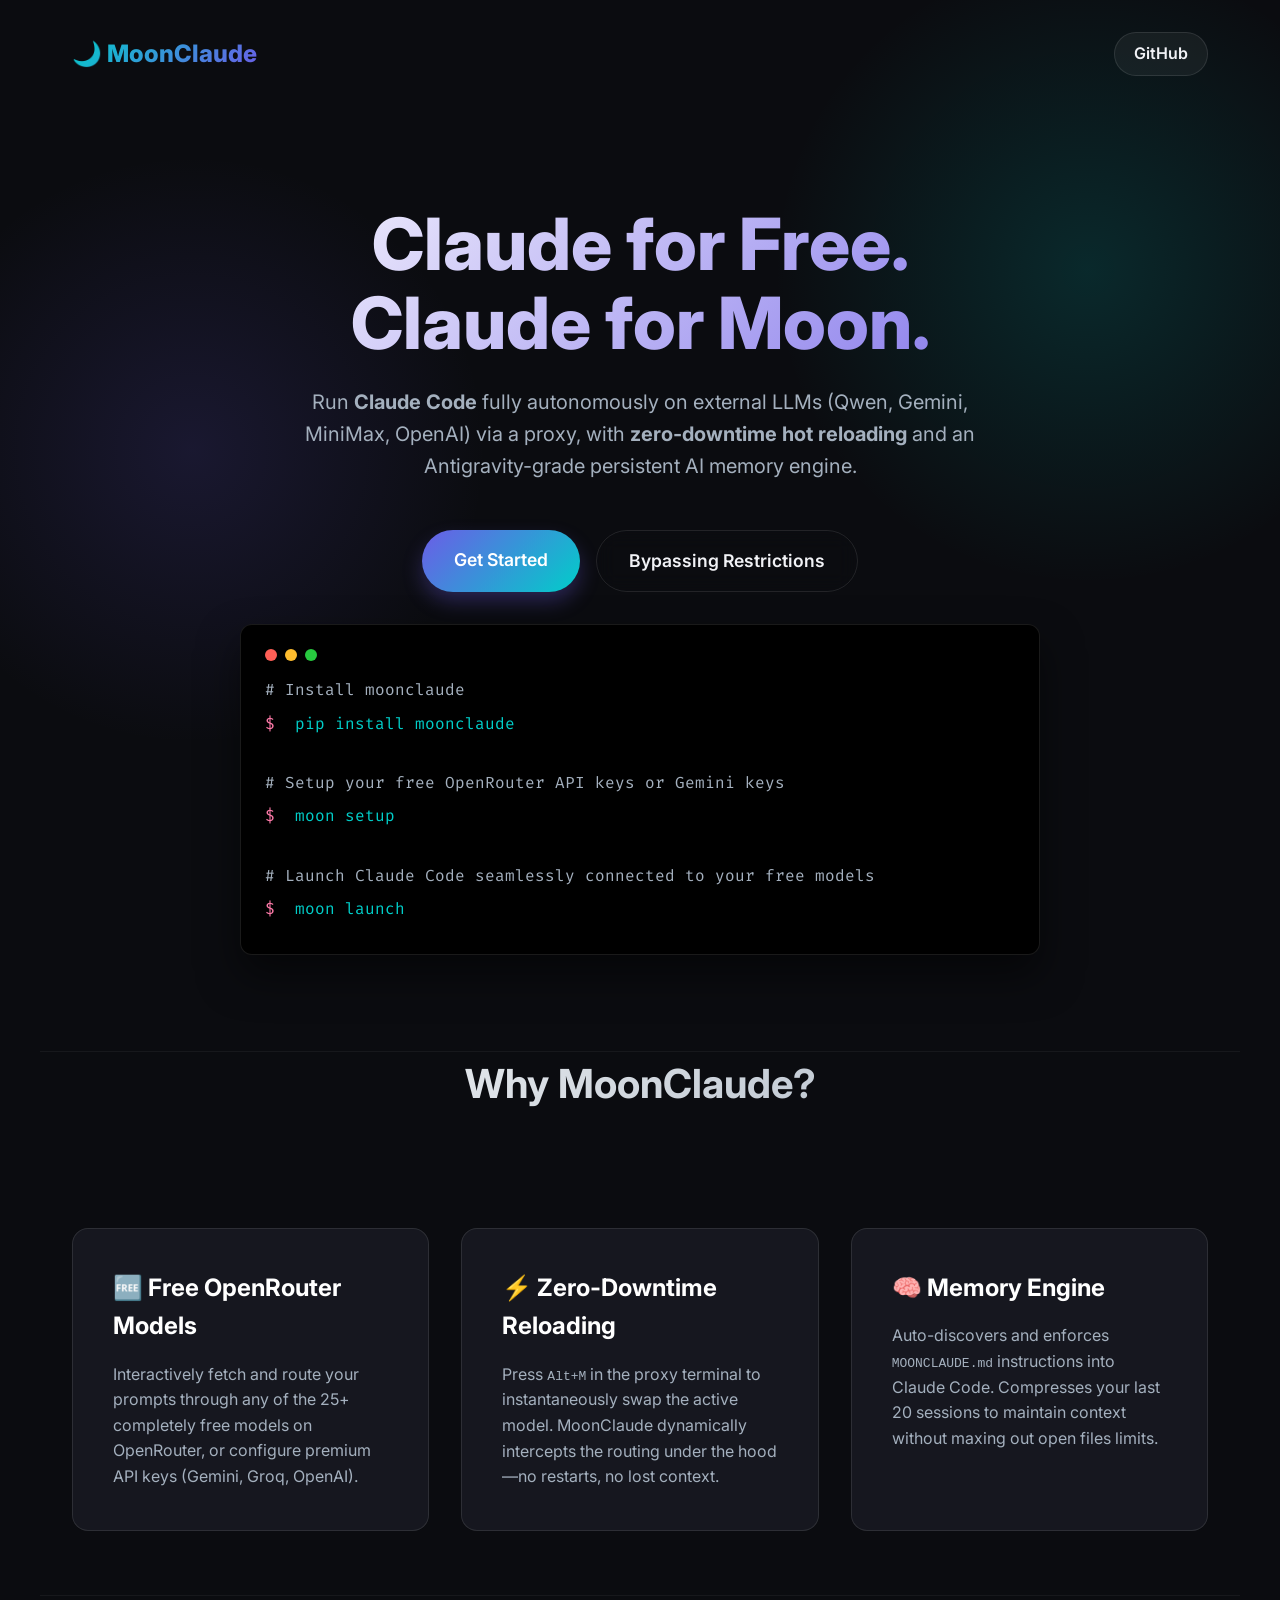
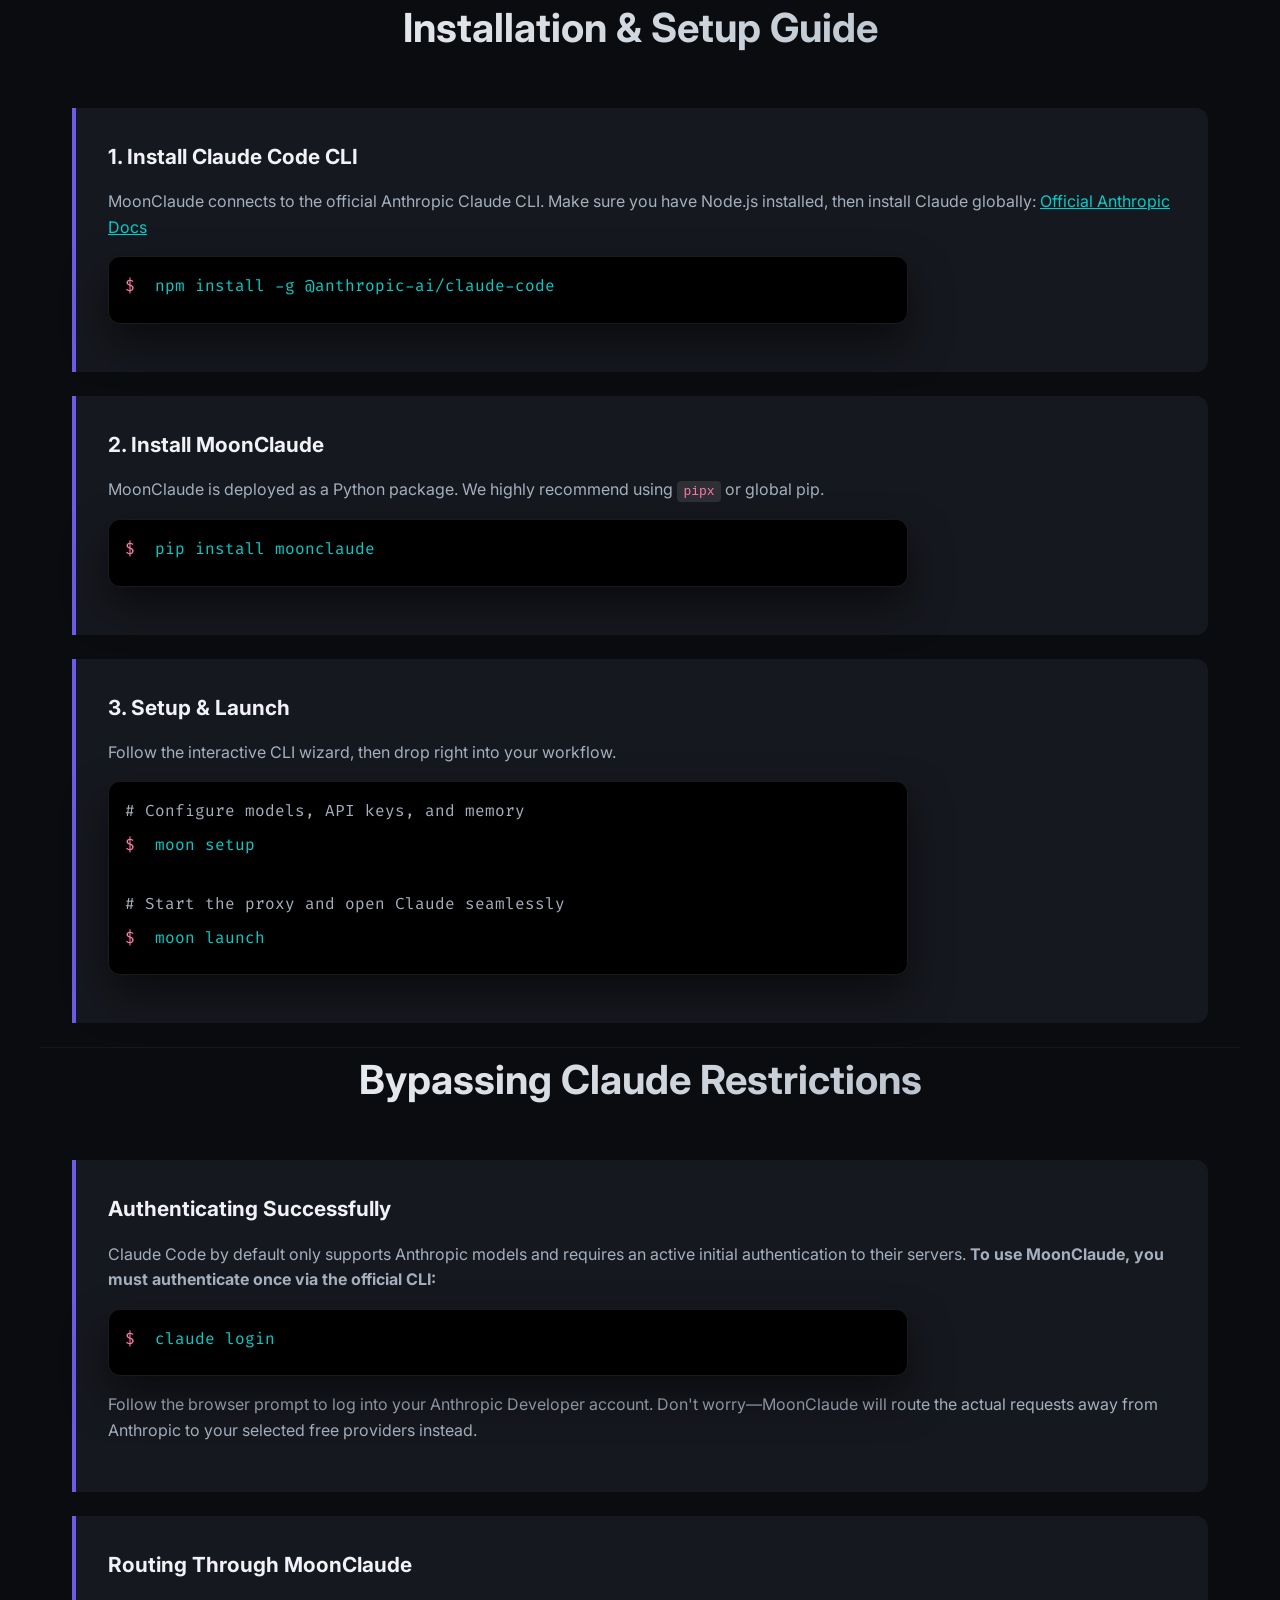
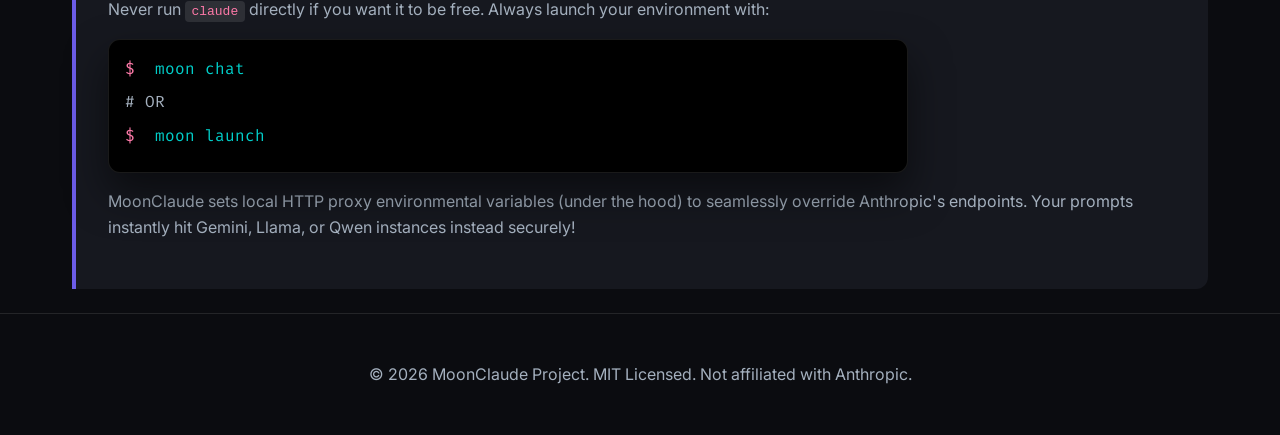
==== index.html @ 3641c6e5 "docs: add SEO-optimized landing page and document authentication bypass via moonclaude" ====
<!DOCTYPE html>
<html lang="en">
<head>
  <meta charset="UTF-8">
  <meta name="viewport" content="width=device-width, initial-scale=1.0">
  
  <!-- SEO Optimization -->
  <title>MoonClaude - Free Models & Autonomous Proxy for Claude Code</title>
  <meta name="description" content="MoonClaude is a zero-downtime hot-reloading proxy that allows you to run Anthropic's Claude Code fully autonomously using free or custom external LLMs.">
  <meta name="keywords" content="moonclaude, claude for moon, claude for free, claude code alternative, openrouter claude code, claude code free models">
  
  <link rel="stylesheet" href="style.css">
</head>
<body>

  <!-- Navigation -->
  <div class="container">
    <nav>
      <div class="logo">🌙 MoonClaude</div>
      <a href="https://github.com/sunil-7777/moonclaude" class="github-link">GitHub</a>
    </nav>
  </div>

  <!-- Hero Section -->
  <header class="hero container">
    <h1>Claude for Free.<br>Claude for Moon.</h1>
    <p>Run <strong>Claude Code</strong> fully autonomously on external LLMs (Qwen, Gemini, MiniMax, OpenAI) via a proxy, with <strong>zero-downtime hot reloading</strong> and an Antigravity-grade persistent AI memory engine.</p>
    
    <div class="btn-group">
      <a href="#quick-start" class="btn btn-primary">Get Started</a>
      <a href="#bypass-guide" class="btn btn-outline">Bypassing Restrictions</a>
    </div>

    <!-- Terminal Demo -->
    <div class="terminal">
      <div class="terminal-header">
        <div class="dot red"></div>
        <div class="dot yellow"></div>
        <div class="dot green"></div>
      </div>
      <span class="code-line"><span class="code-comment"># Install moonclaude</span></span>
      <span class="code-line"><span class="prompt">$</span><span class="command"> pip install moonclaude</span></span>
      <br>
      <span class="code-line"><span class="code-comment"># Setup your free OpenRouter API keys or Gemini keys</span></span>
      <span class="code-line"><span class="prompt">$</span><span class="command"> moon setup</span></span>
      <br>
      <span class="code-line"><span class="code-comment"># Launch Claude Code seamlessly connected to your free models</span></span>
      <span class="code-line"><span class="prompt">$</span><span class="command"> moon launch</span></span>
    </div>
  </header>

  <!-- Features -->
  <section class="container" id="features">
    <h2 class="section-title">Why MoonClaude?</h2>
    <div class="features">
      <div class="card">
        <h3>🆓 Free OpenRouter Models</h3>
        <p>Interactively fetch and route your prompts through any of the 25+ completely free models on OpenRouter, or configure premium API keys (Gemini, Groq, OpenAI).</p>
      </div>
      <div class="card">
        <h3>⚡ Zero-Downtime Reloading</h3>
        <p>Press <code>Alt+M</code> in the proxy terminal to instantaneously swap the active model. MoonClaude dynamically intercepts the routing under the hood—no restarts, no lost context.</p>
      </div>
      <div class="card">
        <h3>🧠 Memory Engine</h3>
        <p>Auto-discovers and enforces <code>MOONCLAUDE.md</code> instructions into Claude Code. Compresses your last 20 sessions to maintain context without maxing out open files limits.</p>
      </div>
    </div>
  </section>

  <!-- Installation Guide -->
  <section class="container" id="quick-start">
    <h2 class="section-title">Installation & Setup Guide</h2>
    
    <div class="guide-step">
      <h4>1. Install Claude Code CLI</h4>
      <p>MoonClaude connects to the official Anthropic Claude CLI. Make sure you have Node.js installed, then install Claude globally: <a href="https://docs.anthropic.com/en/docs/agents-and-tools/claude-code/overview" style="color:var(--secondary)">Official Anthropic Docs</a></p>
      <div class="terminal" style="margin:1rem 0; padding:1rem;">
        <span class="code-line"><span class="prompt">$</span><span class="command"> npm install -g @anthropic-ai/claude-code</span></span>
      </div>
    </div>

    <div class="guide-step">
      <h4>2. Install MoonClaude</h4>
      <p>MoonClaude is deployed as a Python package. We highly recommend using <code>pipx</code> or global pip.</p>
      <div class="terminal" style="margin:1rem 0; padding:1rem;">
        <span class="code-line"><span class="prompt">$</span><span class="command"> pip install moonclaude</span></span>
      </div>
    </div>

    <div class="guide-step">
      <h4>3. Setup & Launch</h4>
      <p>Follow the interactive CLI wizard, then drop right into your workflow.</p>
      <div class="terminal" style="margin:1rem 0; padding:1rem;">
        <span class="code-line"><span class="code-comment"># Configure models, API keys, and memory</span></span>
        <span class="code-line"><span class="prompt">$</span><span class="command"> moon setup</span></span>
        <br>
        <span class="code-line"><span class="code-comment"># Start the proxy and open Claude seamlessly</span></span>
        <span class="code-line"><span class="prompt">$</span><span class="command"> moon launch</span></span>
      </div>
    </div>
  </section>

  <!-- Subverting Restrictions Guide -->
  <section class="container" id="bypass-guide">
    <h2 class="section-title">Bypassing Claude Restrictions</h2>
    
    <div class="guide-step">
      <h4>Authenticating Successfully</h4>
      <p>Claude Code by default only supports Anthropic models and requires an active initial authentication to their servers. <strong>To use MoonClaude, you must authenticate once via the official CLI:</strong></p>
      <div class="terminal" style="margin:1rem 0; padding:1rem;">
        <span class="code-line"><span class="prompt">$</span><span class="command"> claude login</span></span>
      </div>
      <p>Follow the browser prompt to log into your Anthropic Developer account. Don't worry—MoonClaude will route the actual requests away from Anthropic to your selected free providers instead.</p>
    </div>

    <div class="guide-step">
      <h4>Routing Through MoonClaude</h4>
      <p>Never run <code>claude</code> directly if you want it to be free. Always launch your environment with:</p>
      <div class="terminal" style="margin:1rem 0; padding:1rem;">
        <span class="code-line"><span class="prompt">$</span><span class="command"> moon chat</span></span>
        <span class="code-line"><span class="code-comment"># OR</span></span>
        <span class="code-line"><span class="prompt">$</span><span class="command"> moon launch</span></span>
      </div>
      <p>MoonClaude sets local HTTP proxy environmental variables (under the hood) to seamlessly override Anthropic's endpoints. Your prompts instantly hit Gemini, Llama, or Qwen instances instead securely!</p>
    </div>
  </section>

  <!-- Footer -->
  <footer>
    <div class="container">
      <p>© 2026 MoonClaude Project. MIT Licensed. Not affiliated with Anthropic.</p>
    </div>
  </footer>

</body>
</html>
---- style.css ----
@import url('https://fonts.googleapis.com/css2?family=Inter:wght@300;400;600;800&display=swap');
@import url('https://fonts.googleapis.com/css2?family=Fira+Code:wght@400;500&display=swap');

:root {
  --bg-color: #0b0c10;
  --surface-color: rgba(31, 33, 42, 0.6);
  --primary: #6c5ce7;
  --secondary: #00cec9;
  --accent: #fd79a8;
  --text-main: #f1f2f6;
  --text-muted: #a4b0be;
  --border: rgba(255, 255, 255, 0.1);
}

* {
  box-sizing: border-box;
  margin: 0;
  padding: 0;
}

body {
  font-family: 'Inter', sans-serif;
  background-color: var(--bg-color);
  color: var(--text-main);
  line-height: 1.6;
  overflow-x: hidden;
  background-image: 
    radial-gradient(circle at 15% 50%, rgba(108, 92, 231, 0.15), transparent 25%),
    radial-gradient(circle at 85% 30%, rgba(0, 206, 201, 0.15), transparent 25%);
  background-attachment: fixed;
}

.container {
  max-width: 1200px;
  margin: 0 auto;
  padding: 0 2rem;
}

/* Nav */
nav {
  padding: 2rem 0;
  display: flex;
  justify-content: space-between;
  align-items: center;
}
.logo {
  font-size: 1.5rem;
  font-weight: 800;
  background: linear-gradient(135deg, var(--secondary), var(--primary));
  -webkit-background-clip: text;
  -webkit-text-fill-color: transparent;
  display: flex;
  align-items: center;
  gap: 0.5rem;
}
.github-link {
  color: var(--text-main);
  text-decoration: none;
  font-weight: 600;
  padding: 0.5rem 1.2rem;
  border-radius: 2rem;
  background: rgba(255,255,255,0.05);
  border: 1px solid var(--border);
  transition: all 0.3s ease;
}
.github-link:hover {
  background: rgba(255,255,255,0.1);
  transform: translateY(-2px);
}

/* Hero */
.hero {
  text-align: center;
  padding: 6rem 0 4rem;
  position: relative;
}
.hero h1 {
  font-size: 4.5rem;
  font-weight: 800;
  margin-bottom: 1.5rem;
  line-height: 1.1;
  background: linear-gradient(135deg, #fff 10%, var(--primary) 100%);
  -webkit-background-clip: text;
  -webkit-text-fill-color: transparent;
}
.hero p {
  font-size: 1.25rem;
  color: var(--text-muted);
  max-width: 700px;
  margin: 0 auto 3rem;
}

/* Custom Buttons */
.btn-group {
  display: flex;
  gap: 1rem;
  justify-content: center;
}
.btn {
  padding: 1rem 2rem;
  border-radius: 3rem;
  font-weight: 600;
  text-decoration: none;
  font-size: 1.1rem;
  transition: all 0.3s ease;
  cursor: pointer;
  border: none;
}
.btn-primary {
  background: linear-gradient(135deg, var(--primary), var(--secondary));
  color: #fff;
  box-shadow: 0 10px 20px rgba(108, 92, 231, 0.3);
}
.btn-primary:hover {
  transform: translateY(-3px);
  box-shadow: 0 15px 25px rgba(108, 92, 231, 0.4);
}
.btn-outline {
  background: transparent;
  color: var(--text-main);
  border: 1px solid var(--border);
  backdrop-filter: blur(10px);
}
.btn-outline:hover {
  background: rgba(255,255,255,0.05);
  transform: translateY(-3px);
}

/* Terminal / Code Block */
.terminal {
  background: #000;
  border-radius: 12px;
  border: 1px solid var(--border);
  padding: 1.5rem;
  font-family: 'Fira Code', monospace;
  text-align: left;
  margin: 2rem auto;
  max-width: 800px;
  box-shadow: 0 20px 40px rgba(0,0,0,0.5);
  position: relative;
  overflow: hidden;
}
.terminal-header {
  display: flex;
  gap: 8px;
  margin-bottom: 1rem;
}
.dot {
  width: 12px;
  height: 12px;
  border-radius: 50%;
}
.dot.red { background: #ff5f56; }
.dot.yellow { background: #ffbd2e; }
.dot.green { background: #27c93f; }

.code-line {
  display: block;
  color: var(--text-main);
  margin-bottom: 0.5rem;
}
.code-comment {
  color: var(--text-muted);
}
.prompt {
  color: var(--accent);
  margin-right: 10px;
}
.command {
  color: var(--secondary);
}

/* Glassmorphism Cards */
.features {
  display: grid;
  grid-template-columns: repeat(auto-fit, minmax(300px, 1fr));
  gap: 2rem;
  padding: 4rem 0;
}
.card {
  background: var(--surface-color);
  backdrop-filter: blur(12px);
  -webkit-backdrop-filter: blur(12px);
  border: 1px solid var(--border);
  border-radius: 16px;
  padding: 2.5rem;
  transition: transform 0.3s ease, border-color 0.3s ease;
}
.card:hover {
  transform: translateY(-5px);
  border-color: var(--primary);
}
.card h3 {
  font-size: 1.5rem;
  margin-bottom: 1rem;
  color: #fff;
}
.card p {
  color: var(--text-muted);
}

/* Sections */
section {
  padding: 4rem 0;
  border-top: 1px solid rgba(255,255,255,0.05);
}
.section-title {
  text-align: center;
  font-size: 2.5rem;
  margin-bottom: 3rem;
  background: linear-gradient(135deg, #fff, var(--text-muted));
  -webkit-background-clip: text;
  -webkit-text-fill-color: transparent;
}

.guide-step {
  background: var(--surface-color);
  border-left: 4px solid var(--primary);
  padding: 2rem;
  margin-bottom: 1.5rem;
  border-radius: 0 12px 12px 0;
}
.guide-step h4 {
  font-size: 1.3rem;
  margin-bottom: 1rem;
  color: var(--text-main);
}
.guide-step p {
  color: var(--text-muted);
  margin-bottom: 1rem;
}
.guide-step code {
  color: var(--accent);
  background: rgba(255,255,255,0.1);
  padding: 0.2rem 0.4rem;
  border-radius: 4px;
}

/* Footer */
footer {
  text-align: center;
  padding: 3rem 0;
  border-top: 1px solid var(--border);
  color: var(--text-muted);
}

@media (max-width: 768px) {
  .hero h1 { font-size: 3rem; }
  .btn-group { flex-direction: column; }
}
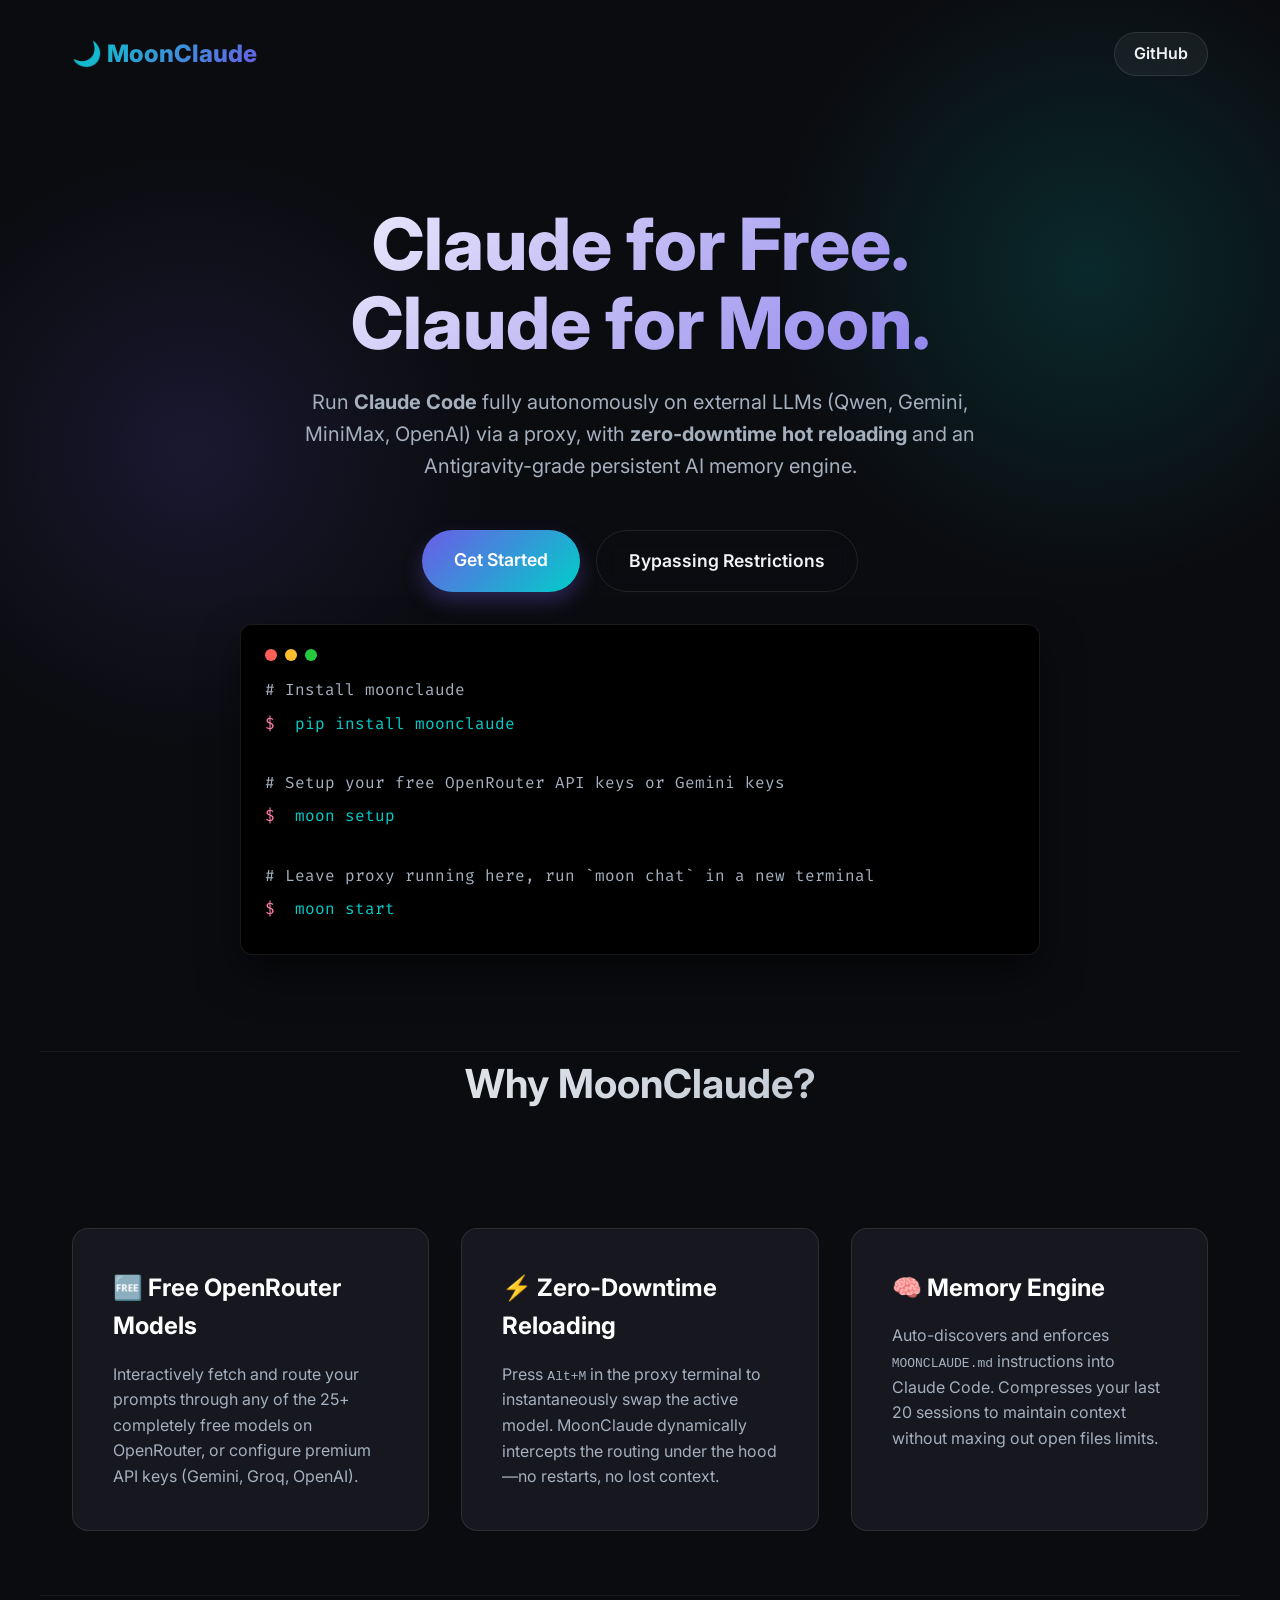
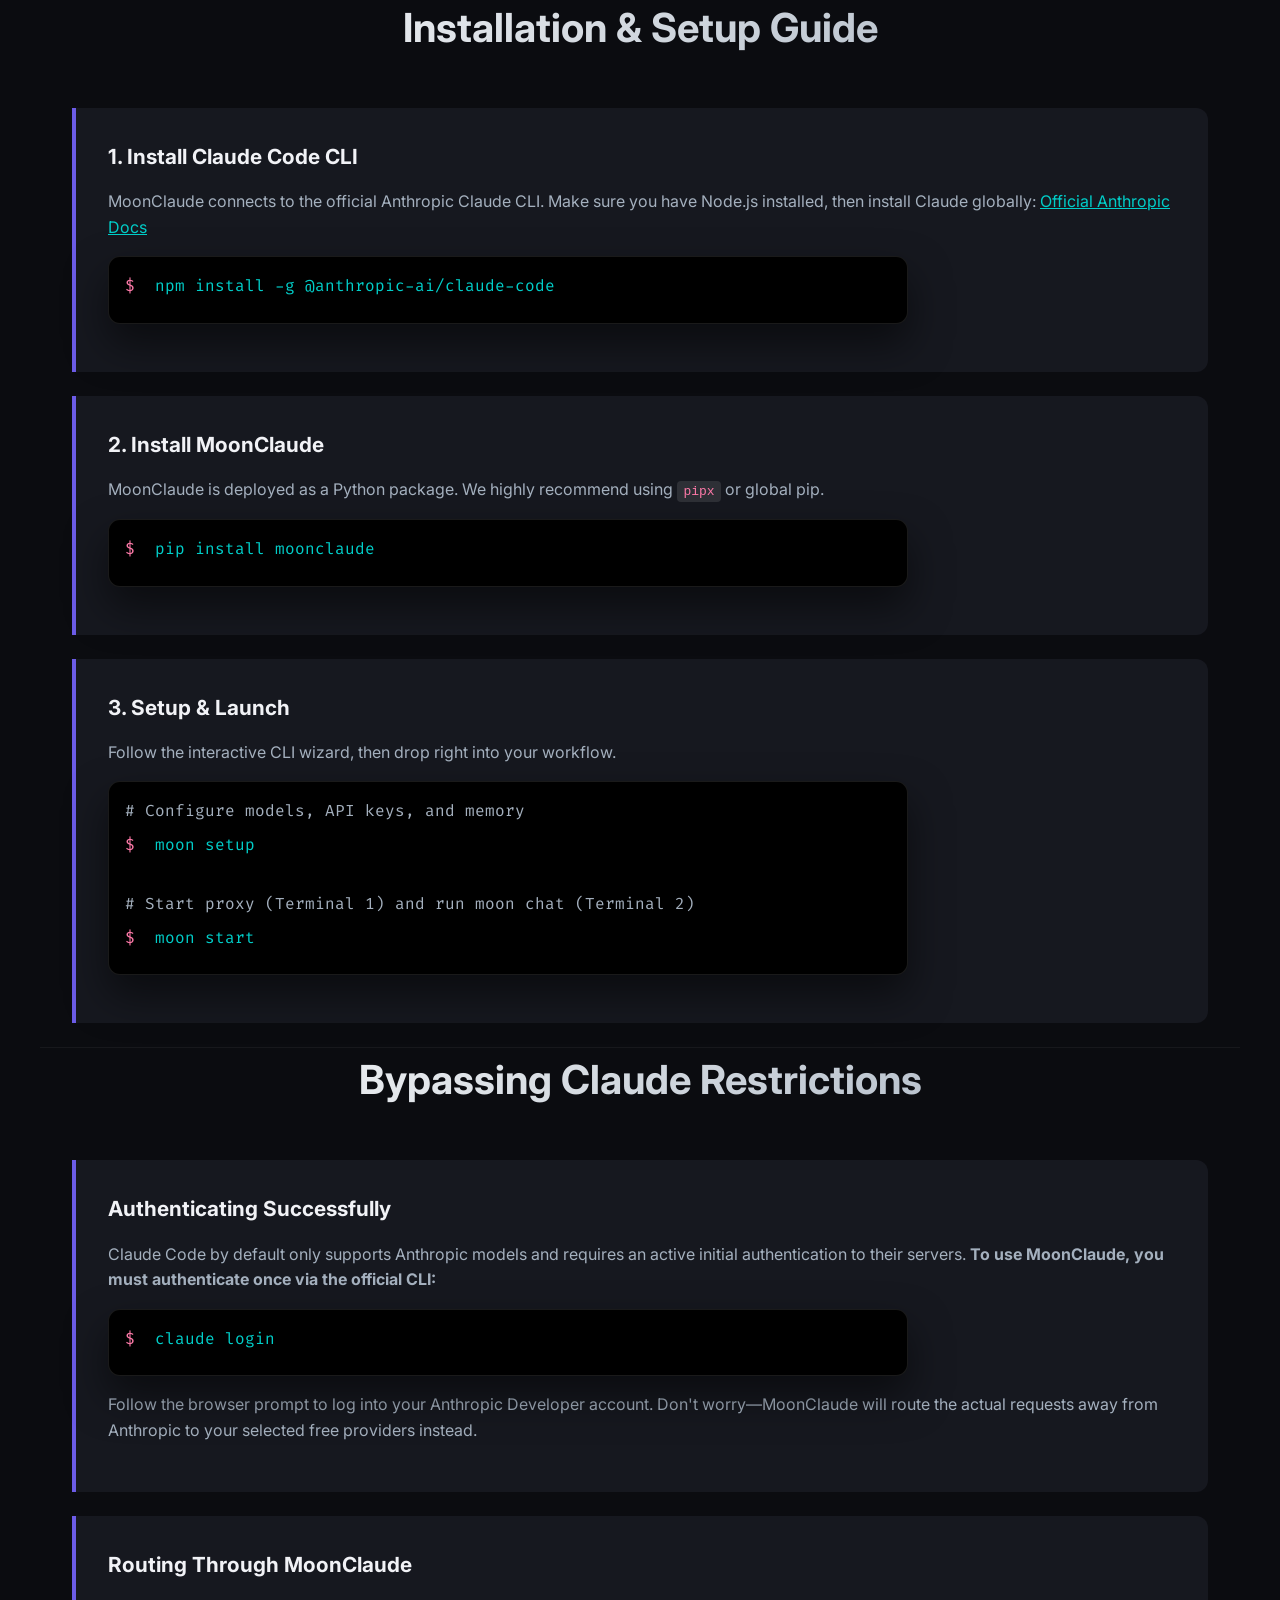
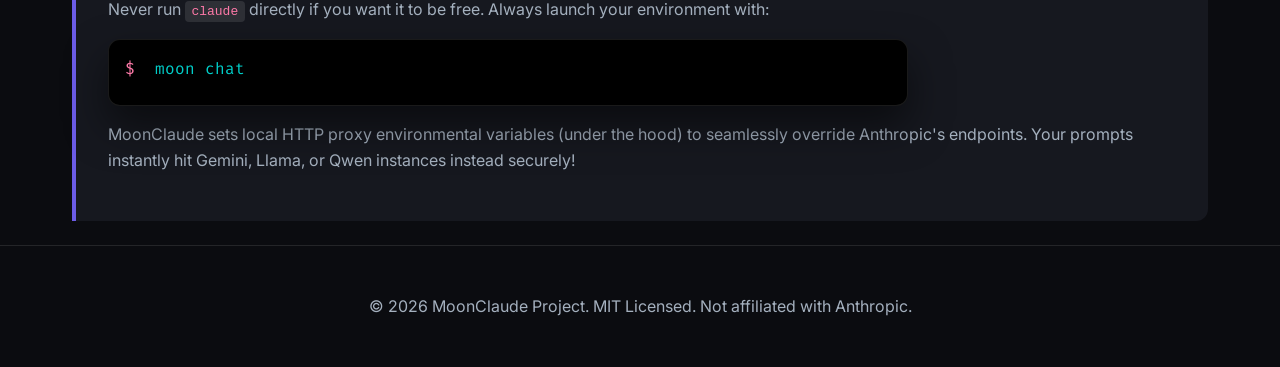
==== commit 190dbfcc: "docs: advise dual-terminal setup instead of moon launch" ====
--- a/index.html
+++ b/index.html
@@ -44,8 +44,8 @@
       <span class="code-line"><span class="code-comment"># Setup your free OpenRouter API keys or Gemini keys</span></span>
       <span class="code-line"><span class="prompt">$</span><span class="command"> moon setup</span></span>
       <br>
-      <span class="code-line"><span class="code-comment"># Launch Claude Code seamlessly connected to your free models</span></span>
-      <span class="code-line"><span class="prompt">$</span><span class="command"> moon launch</span></span>
+      <span class="code-line"><span class="code-comment"># Leave proxy running here, run `moon chat` in a new terminal</span></span>
+      <span class="code-line"><span class="prompt">$</span><span class="command"> moon start</span></span>
     </div>
   </header>
 
@@ -95,8 +95,8 @@
         <span class="code-line"><span class="code-comment"># Configure models, API keys, and memory</span></span>
         <span class="code-line"><span class="prompt">$</span><span class="command"> moon setup</span></span>
         <br>
-        <span class="code-line"><span class="code-comment"># Start the proxy and open Claude seamlessly</span></span>
-        <span class="code-line"><span class="prompt">$</span><span class="command"> moon launch</span></span>
+        <span class="code-line"><span class="code-comment"># Start proxy (Terminal 1) and run moon chat (Terminal 2)</span></span>
+        <span class="code-line"><span class="prompt">$</span><span class="command"> moon start</span></span>
       </div>
     </div>
   </section>
@@ -119,8 +119,6 @@
       <p>Never run <code>claude</code> directly if you want it to be free. Always launch your environment with:</p>
       <div class="terminal" style="margin:1rem 0; padding:1rem;">
         <span class="code-line"><span class="prompt">$</span><span class="command"> moon chat</span></span>
-        <span class="code-line"><span class="code-comment"># OR</span></span>
-        <span class="code-line"><span class="prompt">$</span><span class="command"> moon launch</span></span>
       </div>
       <p>MoonClaude sets local HTTP proxy environmental variables (under the hood) to seamlessly override Anthropic's endpoints. Your prompts instantly hit Gemini, Llama, or Qwen instances instead securely!</p>
     </div>
